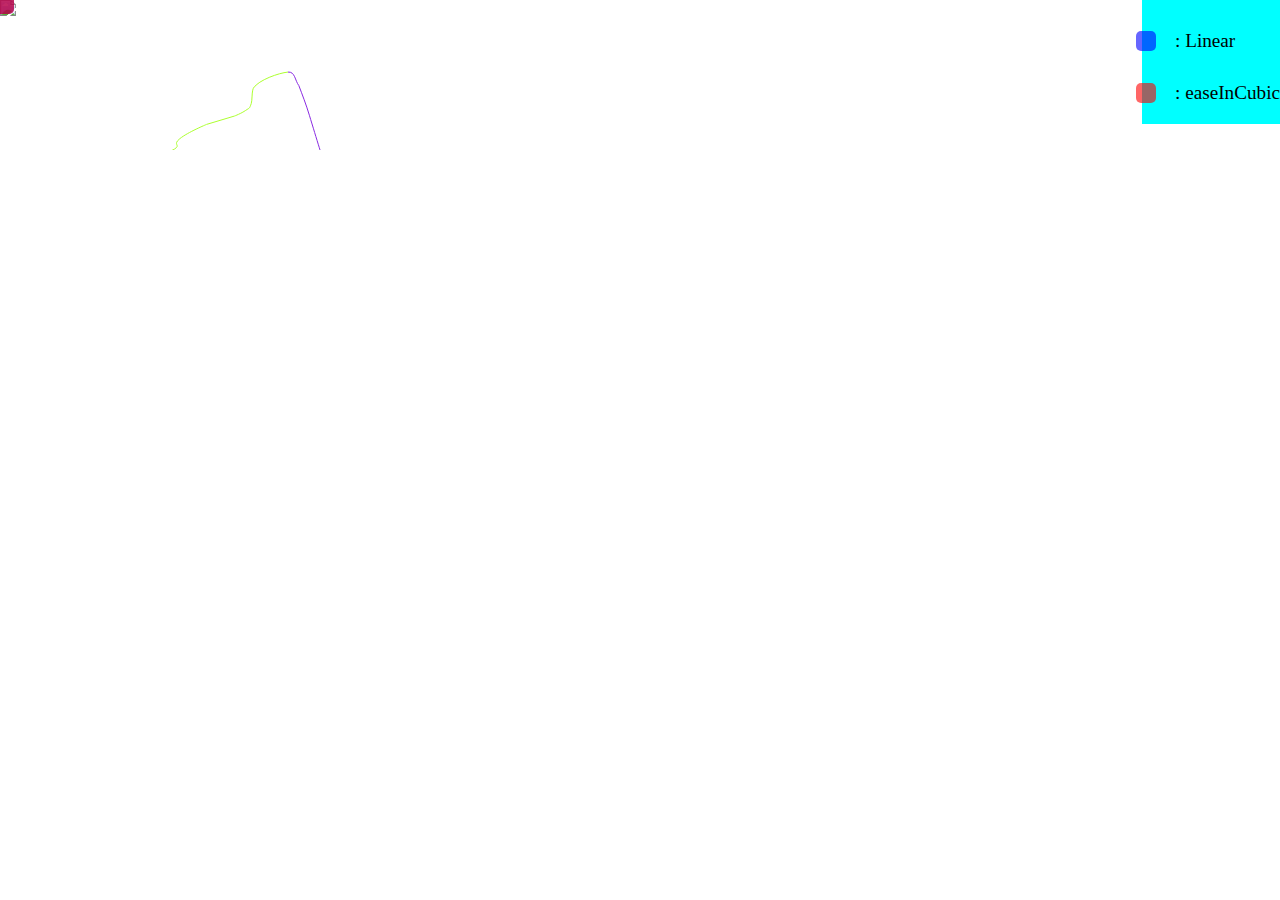
==== src/index.html @ e912776c "sectorpaths added in javascript" ====
<!DOCTYPE html>
<html lang="en">
    <head>
        <meta charset="UTF-8">
        <title>Visualization of the Le Mans circuit sector times</title>

        <link rel="stylesheet" href="css/normalize.css">
        <link rel="stylesheet" href="css/style.css">

        <script src="https://ajax.googleapis.com/ajax/libs/jquery/3.3.1/jquery.min.js"></script>
    </head>

    <body>
        <div id="circuit">
            <img id="backgroundImage" src="img\CircuitComplete.jpg"/>
            <svg id="CircuitComplete">
                <path id="path_sector1" d="
                M122.573,274.632c0,0,1.113-31.411,5.208-57.889c1.97-12.73,4.738-20.838,7.111-30.485c7.31-29.711,17.736-30.11,17.736-30.11
	s15.123-2.735,21.924-7.107c6.801-4.371-2.576-3.987,5.28-10.378c7.855-6.391,26.706-14.242,26.706-14.242l28.001-8.396
	c0,0,6.832-2.645,11.168-5.633s3.596-1.307,5.564-6.935c0.891-2.541,0.641-10.437,1.465-13.305c0.934-3.243,0.85-2.272,0.85-2.272
	c5.211-7.875,25.02-14.875,34.369-15.815"/>

                <path id="path_sector2" d="
                M287.955,72.064c7.124-0.718,7.01,8.62,10.881,13.514c3.696,9.816,7.045,18.17,10.545,29.695
	c7.005,23.063,14.613,47.624,14.613,47.624l5.143,28.364l21.85,138.115c0,0,0.684,2.994,0.339,5.031s-0.503,1.21-1.717,3.117
	c-2.356,3.701-5.672,10.03-4.789,15.238c1.025,6.06,5.798,7.6,9.919,10.063c1.244,0.744,3.128,1.041,3.434,2.634
	c0.34,1.769,0,0,0.726,3.271l33.95,153.361c0,0-1.902,1.255,2.851,6.789s13.048,8.252,13.109,14.841
	c0.078,8.165-7.91,11.338-7.396,18.43c0.514,7.076,0,0,0.926,9.269l9.446,69.104l5.183,64.659l0.075,21.684
	c0,0-0.355,3.051-1.182,5.013"/>

                <path id="path_sector3" d="
                M415.859,731.881c-0.787,1.87-0.229,2.818-5.753,2.369c-11.318-0.923-37.426-10.154-37.426-10.154s-45.379-19.225-87.224-47.685
    c-34.939-23.763-68.479-55.386-78.597-65.175c-2-1.935-2.217-1.453-3.084-3.017c-0.867-1.564-0.457-0.913-0.843-4.152l-1.552-15.939
    l-33.086,2.172c0,0-1.357-16.072-3.188-30.891c-1.831-14.817-5.201-28.229-5.201-28.229s-6.887-17.951-16.791-30.448
    c-4.428-5.588-12.807-6.046-16.781-9.345c-4.915-4.079-7.344-7.227-5.995-15.943c1.349-8.717,12.41-18.928,12.41-18.928
    s8.006-4.495,12.468-9.919c4.461-5.424,4.222-3.308,2.326-17.37c-0.968-7.186-9.014-12.082-15.396-18.946
    c-6.654-7.156-8.015-4.267-10.182-11.488c-1.862-6.207,1.188-7.907,4.168-11.512c3.812-4.61,7.275-4.455,7.484-9.049
    c0.219-4.799,0,0,0.09-7.712l0.522-59.625c-0.014-2.634,0.3-11.038-1.496-13.931c-1.795-2.891-4.673-2.082-4.924-4.638
    c-0.25-2.556,3.361-3.144,2.399-5.737s-4.642-3.133-6.855-6.159c-2.213-3.027-0.78-5.798-0.78-5.798"/>
            </svg>
        </div>

        <div id="legend">
            <div class="square blue"></div>
            <div class="square red"></div>

            <div class="color-codes">
                <p><span class="box blue"></span> : Linear </p>
                <p><span class="box red"></span> : easeInCubic</p>
            </div>
        </div>

        <script src='https://cdnjs.cloudflare.com/ajax/libs/animejs/2.0.2/anime.min.js'></script>
        <script  src="js/index.js"></script>

    </body>
</html>
---- src/css/style.css ----
body {
    margin: 0px;
    font-family: 'Lato';
    font-weight: 300;
    font-size: 1.2em;
    background: none;
}

#circuit{
    position: absolute;
    fill: none;
}
#backgroundImage {
    position: absolute;
    fill: none;
    width: 600px;
    length: 800px;
}

svg {
    position: absolute;
    width: 600px;
    length: 800px;
    background: none;
    fill: none;
    stroke-width: 1px;

}

#path_sector1 {
    stroke: greenyellow;
}
#path_sector2 {
    stroke: blueviolet;
}
#path_sector3 {
     stroke: red;
}

#legend {
    float: right;
    background-color: aqua;
}

.color-codes {
    position: relative;
    top: 0;
}

.box, .square {
    pointer-events: none;
    background-color: black;
    margin: 4px;
    display: inline-block;
    top: -10px;
    left: -10px;
    opacity: 0.6;
    border-radius: 5px;
    width: 20px;
    height: 20px;
}

.box {
    position: relative;
    top: 8px;
}

.square {
    position: absolute;
}

.square.blue, .box.blue {
    background: blue;
}

.square.red, .box.red {
    background: red;
}
/*

.controls {
    margin-top: 20px;
    text-align: center;
}

button {
    background: orange;
    color: white;
    margin: 5px;
    padding: 10px;
    border-radius: 4px;
    font-family: 'Lato';
    cursor: pointer;
    border: none;
    outline: none;
}

button:hover {
    background: blue;
}
*/
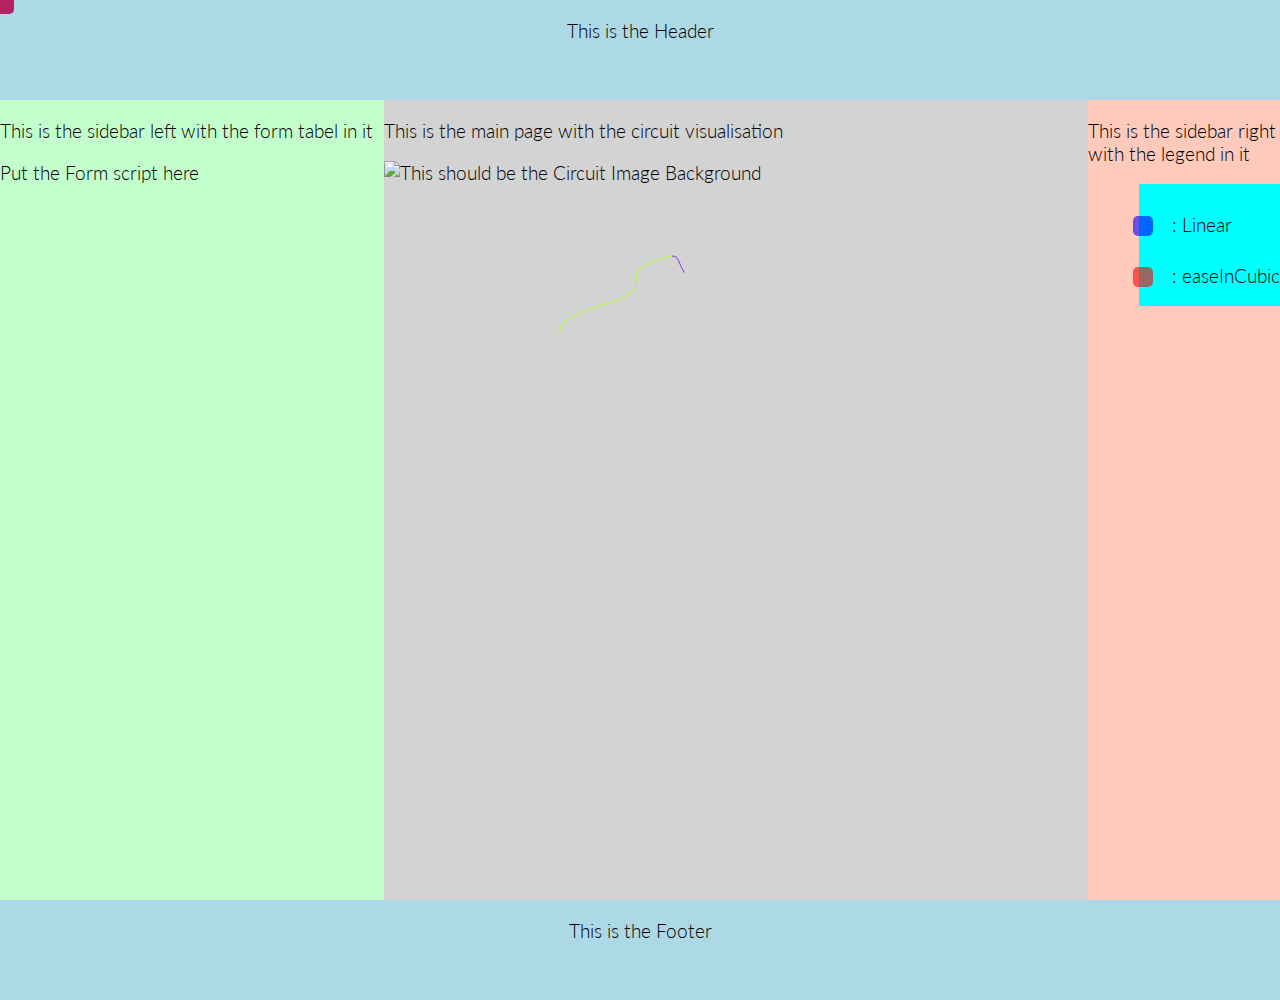
==== commit dba6ddac: "basic page structure added with header and footer layout" ====
--- a/src/index.html
+++ b/src/index.html
@@ -4,23 +4,43 @@
         <meta charset="UTF-8">
         <title>Visualization of the Le Mans circuit sector times</title>
 
-        <link rel="stylesheet" href="css/normalize.css">
+        <link rel="stylesheet" href="https://cdnjs.cloudflare.com/ajax/libs/normalize/5.0.0/normalize.min.css">
+        <link rel='stylesheet prefetch' href='https://fonts.googleapis.com/css?family=Lato:300'>
         <link rel="stylesheet" href="css/style.css">
 
         <script src="https://ajax.googleapis.com/ajax/libs/jquery/3.3.1/jquery.min.js"></script>
     </head>
 
     <body>
-        <div id="circuit">
-            <img id="backgroundImage" src="img\CircuitComplete.jpg"/>
-            <svg id="CircuitComplete">
-                <path id="path_sector1" d="
+        <div id="header">
+            <p>
+                This is the Header
+            </p>
+        </div>
+        <div id="sidebar-left">
+            <p>
+                This is the sidebar left with the form tabel in it
+            </p>
+            <div id="form">
+                <p>
+                    Put the Form script here
+                </p>
+            </div>
+        </div>
+        <div id="main">
+            <p>
+                This is the main page with the circuit visualisation
+            </p>
+            <div id="circuit">
+                <img id="backgroundImage" src="img/CircuitComplete.jpg" alt="This should be the Circuit Image Background"/>
+                <svg id="CircuitComplete">
+                    <path id="path_sector1" d="
                 M122.573,274.632c0,0,1.113-31.411,5.208-57.889c1.97-12.73,4.738-20.838,7.111-30.485c7.31-29.711,17.736-30.11,17.736-30.11
 	s15.123-2.735,21.924-7.107c6.801-4.371-2.576-3.987,5.28-10.378c7.855-6.391,26.706-14.242,26.706-14.242l28.001-8.396
 	c0,0,6.832-2.645,11.168-5.633s3.596-1.307,5.564-6.935c0.891-2.541,0.641-10.437,1.465-13.305c0.934-3.243,0.85-2.272,0.85-2.272
 	c5.211-7.875,25.02-14.875,34.369-15.815"/>
 
-                <path id="path_sector2" d="
+                    <path id="path_sector2" d="
                 M287.955,72.064c7.124-0.718,7.01,8.62,10.881,13.514c3.696,9.816,7.045,18.17,10.545,29.695
 	c7.005,23.063,14.613,47.624,14.613,47.624l5.143,28.364l21.85,138.115c0,0,0.684,2.994,0.339,5.031s-0.503,1.21-1.717,3.117
 	c-2.356,3.701-5.672,10.03-4.789,15.238c1.025,6.06,5.798,7.6,9.919,10.063c1.244,0.744,3.128,1.041,3.434,2.634
@@ -28,7 +48,7 @@
 	c0.078,8.165-7.91,11.338-7.396,18.43c0.514,7.076,0,0,0.926,9.269l9.446,69.104l5.183,64.659l0.075,21.684
 	c0,0-0.355,3.051-1.182,5.013"/>
 
-                <path id="path_sector3" d="
+                    <path id="path_sector3" d="
                 M415.859,731.881c-0.787,1.87-0.229,2.818-5.753,2.369c-11.318-0.923-37.426-10.154-37.426-10.154s-45.379-19.225-87.224-47.685
     c-34.939-23.763-68.479-55.386-78.597-65.175c-2-1.935-2.217-1.453-3.084-3.017c-0.867-1.564-0.457-0.913-0.843-4.152l-1.552-15.939
     l-33.086,2.172c0,0-1.357-16.072-3.188-30.891c-1.831-14.817-5.201-28.229-5.201-28.229s-6.887-17.951-16.791-30.448
@@ -37,21 +57,32 @@
     c-6.654-7.156-8.015-4.267-10.182-11.488c-1.862-6.207,1.188-7.907,4.168-11.512c3.812-4.61,7.275-4.455,7.484-9.049
     c0.219-4.799,0,0,0.09-7.712l0.522-59.625c-0.014-2.634,0.3-11.038-1.496-13.931c-1.795-2.891-4.673-2.082-4.924-4.638
     c-0.25-2.556,3.361-3.144,2.399-5.737s-4.642-3.133-6.855-6.159c-2.213-3.027-0.78-5.798-0.78-5.798"/>
-            </svg>
+                </svg>
+            </div>
         </div>
+        <div id="sidebar-right">
+            <p>
+                This is the sidebar right with the legend in it
+            </p>
+            <div id="legend">
+                <div class="square blue"></div>
+                <div class="square red"></div>
 
-        <div id="legend">
-            <div class="square blue"></div>
-            <div class="square red"></div>
-
-            <div class="color-codes">
-                <p><span class="box blue"></span> : Linear </p>
-                <p><span class="box red"></span> : easeInCubic</p>
+                <div class="color-codes">
+                    <p><span class="box blue"></span> : Linear </p>
+                    <p><span class="box red"></span> : easeInCubic</p>
+                </div>
             </div>
         </div>
 
         <script src='https://cdnjs.cloudflare.com/ajax/libs/animejs/2.0.2/anime.min.js'></script>
         <script  src="js/index.js"></script>
 
+        <div id="footer">
+            <p>
+                This is the Footer
+            </p>
+        </div>
+
     </body>
 </html>
--- a/src/css/style.css
+++ b/src/css/style.css
@@ -6,26 +6,70 @@
     background: none;
 }
 
+#header{
+    float: left;
+    background-color: lightblue;
+    width:100%;
+    min-height: 100px;
+    text-align: center;
+}
+
+#sidebar-left{
+    float:left;
+    width:30%;
+    background-color: #c3ffcd;
+    min-height: 800px;
+}
+
+#main{
+    float:left;
+    width:55%;
+    background-color: lightgray;
+    min-height: 800px;
+}
 #circuit{
-    position: absolute;
-    fill: none;
-}
-#backgroundImage {
     position: absolute;
     fill: none;
     width: 600px;
     length: 800px;
 }
+#svg {
+    position: absolute;
+    background: none;
+    stroke-width: 1px;
+}
 
-svg {
-    position: absolute;
-    width: 600px;
-    length: 800px;
-    background: none;
-    fill: none;
-    stroke-width: 1px;
+#sidebar-right{
+    float:left;
+    width:15%;
+    background-color: #ffcabc;
+    min-height: 800px;
+}
 
+#footer{
+    float: left;
+    clear:both;
+    width: 100%;
+    min-height: 100px;
+    text-align: center;
+    background-color: lightblue;
 }
+
+/*#backgroundImage {*/
+    /*position: absolute;*/
+    /*fill: none;*/
+    /*width: 600px;*/
+    /*length: 800px;*/
+/*}*/
+
+/*svg {*/
+    /*position: absolute;*/
+    /*width: 600px;*/
+    /*length: 800px;*/
+    /*background: none;*/
+    /*fill: none;*/
+    /*stroke-width: 1px;*/
+/*}*/
 
 #path_sector1 {
     stroke: greenyellow;
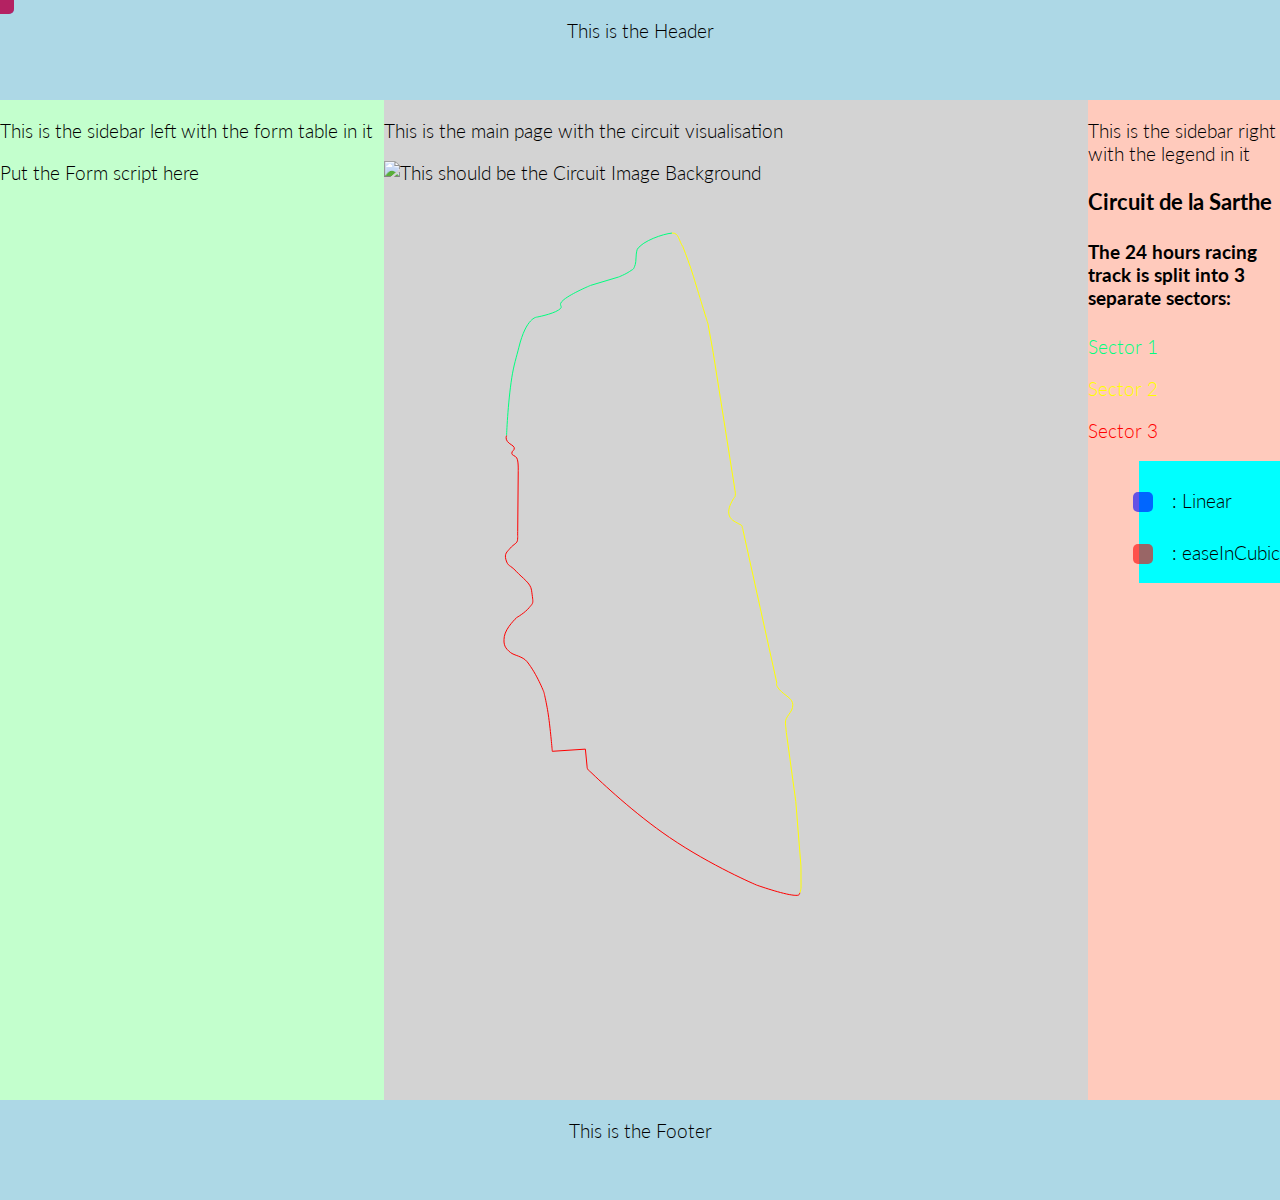
==== commit f67ca9dc: "javascript edited but still buggy" ====
--- a/src/index.html
+++ b/src/index.html
@@ -19,7 +19,7 @@
         </div>
         <div id="sidebar-left">
             <p>
-                This is the sidebar left with the form tabel in it
+                This is the sidebar left with the form table in it
             </p>
             <div id="form">
                 <p>
@@ -33,12 +33,13 @@
             </p>
             <div id="circuit">
                 <img id="backgroundImage" src="img/CircuitComplete.jpg" alt="This should be the Circuit Image Background"/>
-                <svg id="CircuitComplete">
+                <svg id="circuitComplete">
                     <path id="path_sector1" d="
                 M122.573,274.632c0,0,1.113-31.411,5.208-57.889c1.97-12.73,4.738-20.838,7.111-30.485c7.31-29.711,17.736-30.11,17.736-30.11
 	s15.123-2.735,21.924-7.107c6.801-4.371-2.576-3.987,5.28-10.378c7.855-6.391,26.706-14.242,26.706-14.242l28.001-8.396
 	c0,0,6.832-2.645,11.168-5.633s3.596-1.307,5.564-6.935c0.891-2.541,0.641-10.437,1.465-13.305c0.934-3.243,0.85-2.272,0.85-2.272
-	c5.211-7.875,25.02-14.875,34.369-15.815"/>
+	c5.211-7.875,25.02-14.875,34.369-15.815">
+                    </path>
 
                     <path id="path_sector2" d="
                 M287.955,72.064c7.124-0.718,7.01,8.62,10.881,13.514c3.696,9.816,7.045,18.17,10.545,29.695
@@ -46,7 +47,8 @@
 	c-2.356,3.701-5.672,10.03-4.789,15.238c1.025,6.06,5.798,7.6,9.919,10.063c1.244,0.744,3.128,1.041,3.434,2.634
 	c0.34,1.769,0,0,0.726,3.271l33.95,153.361c0,0-1.902,1.255,2.851,6.789s13.048,8.252,13.109,14.841
 	c0.078,8.165-7.91,11.338-7.396,18.43c0.514,7.076,0,0,0.926,9.269l9.446,69.104l5.183,64.659l0.075,21.684
-	c0,0-0.355,3.051-1.182,5.013"/>
+	c0,0-0.355,3.051-1.182,5.013">
+                    </path>
 
                     <path id="path_sector3" d="
                 M415.859,731.881c-0.787,1.87-0.229,2.818-5.753,2.369c-11.318-0.923-37.426-10.154-37.426-10.154s-45.379-19.225-87.224-47.685
@@ -56,7 +58,8 @@
     s8.006-4.495,12.468-9.919c4.461-5.424,4.222-3.308,2.326-17.37c-0.968-7.186-9.014-12.082-15.396-18.946
     c-6.654-7.156-8.015-4.267-10.182-11.488c-1.862-6.207,1.188-7.907,4.168-11.512c3.812-4.61,7.275-4.455,7.484-9.049
     c0.219-4.799,0,0,0.09-7.712l0.522-59.625c-0.014-2.634,0.3-11.038-1.496-13.931c-1.795-2.891-4.673-2.082-4.924-4.638
-    c-0.25-2.556,3.361-3.144,2.399-5.737s-4.642-3.133-6.855-6.159c-2.213-3.027-0.78-5.798-0.78-5.798"/>
+    c-0.25-2.556,3.361-3.144,2.399-5.737s-4.642-3.133-6.855-6.159c-2.213-3.027-0.78-5.798-0.78-5.798">
+                    </path>
                 </svg>
             </div>
         </div>
@@ -64,6 +67,13 @@
             <p>
                 This is the sidebar right with the legend in it
             </p>
+            <div id="trackLegend">
+                <h3>Circuit de la Sarthe</h3>
+                <h4>The 24 hours racing track is split into 3 separate sectors:</h4>
+                <p id="legendSector1">Sector 1</p>
+                <p id="legendSector2">Sector 2</p>
+                <p id="legendSector3">Sector 3</p>
+            </div>
             <div id="legend">
                 <div class="square blue"></div>
                 <div class="square red"></div>
@@ -76,7 +86,7 @@
         </div>
 
         <script src='https://cdnjs.cloudflare.com/ajax/libs/animejs/2.0.2/anime.min.js'></script>
-        <script  src="js/index.js"></script>
+        <script src="js/index.js"></script>
 
         <div id="footer">
             <p>
--- a/src/css/style.css
+++ b/src/css/style.css
@@ -1,6 +1,6 @@
 body {
-    margin: 0px;
-    font-family: 'Lato';
+    margin: 0;
+    font-family: 'Lato', serif;
     font-weight: 300;
     font-size: 1.2em;
     background: none;
@@ -18,32 +18,72 @@
     float:left;
     width:30%;
     background-color: #c3ffcd;
-    min-height: 800px;
+    min-height: 1000px;
 }
 
 #main{
     float:left;
     width:55%;
     background-color: lightgray;
-    min-height: 800px;
+    min-height: 1000px;
 }
 #circuit{
     position: absolute;
     fill: none;
     width: 600px;
-    length: 800px;
+    height: 800px;
 }
-#svg {
+#backgroundImage{
+    position: absolute;
+    fill: none;
+    width: 600px;
+    height: 800px;
+    min-width: 150px;
+    min-height: 200px;
+    max-width: 600px;
+    max-height: 800px;
+}
+#circuitComplete {
     position: absolute;
     background: none;
+    fill: none;
+    width: 600px;
+    height: 800px;
+    viewBox: 0 0 60 80;
+    z-index: 50;
+}
+#path_sector1 {
+    position: inherit;
+    stroke: springgreen;
     stroke-width: 1px;
+    z-index: 51;
 }
-
+#path_sector2 {
+    position: inherit;
+    stroke: yellow;
+    stroke-width: 1px;
+    z-index: 52;
+}
+#path_sector3 {
+    position: inherit;
+    stroke: red;
+    stroke-width: 1px;
+    z-index: 53;
+}
 #sidebar-right{
     float:left;
     width:15%;
     background-color: #ffcabc;
-    min-height: 800px;
+    min-height: 1000px;
+}
+#legendSector1{
+    color: springgreen;
+}
+#legendSector2{
+    color: yellow;
+}
+#legendSector3{
+    color: red;
 }
 
 #footer{
@@ -71,15 +111,6 @@
     /*stroke-width: 1px;*/
 /*}*/
 
-#path_sector1 {
-    stroke: greenyellow;
-}
-#path_sector2 {
-    stroke: blueviolet;
-}
-#path_sector3 {
-     stroke: red;
-}
 
 #legend {
     float: right;
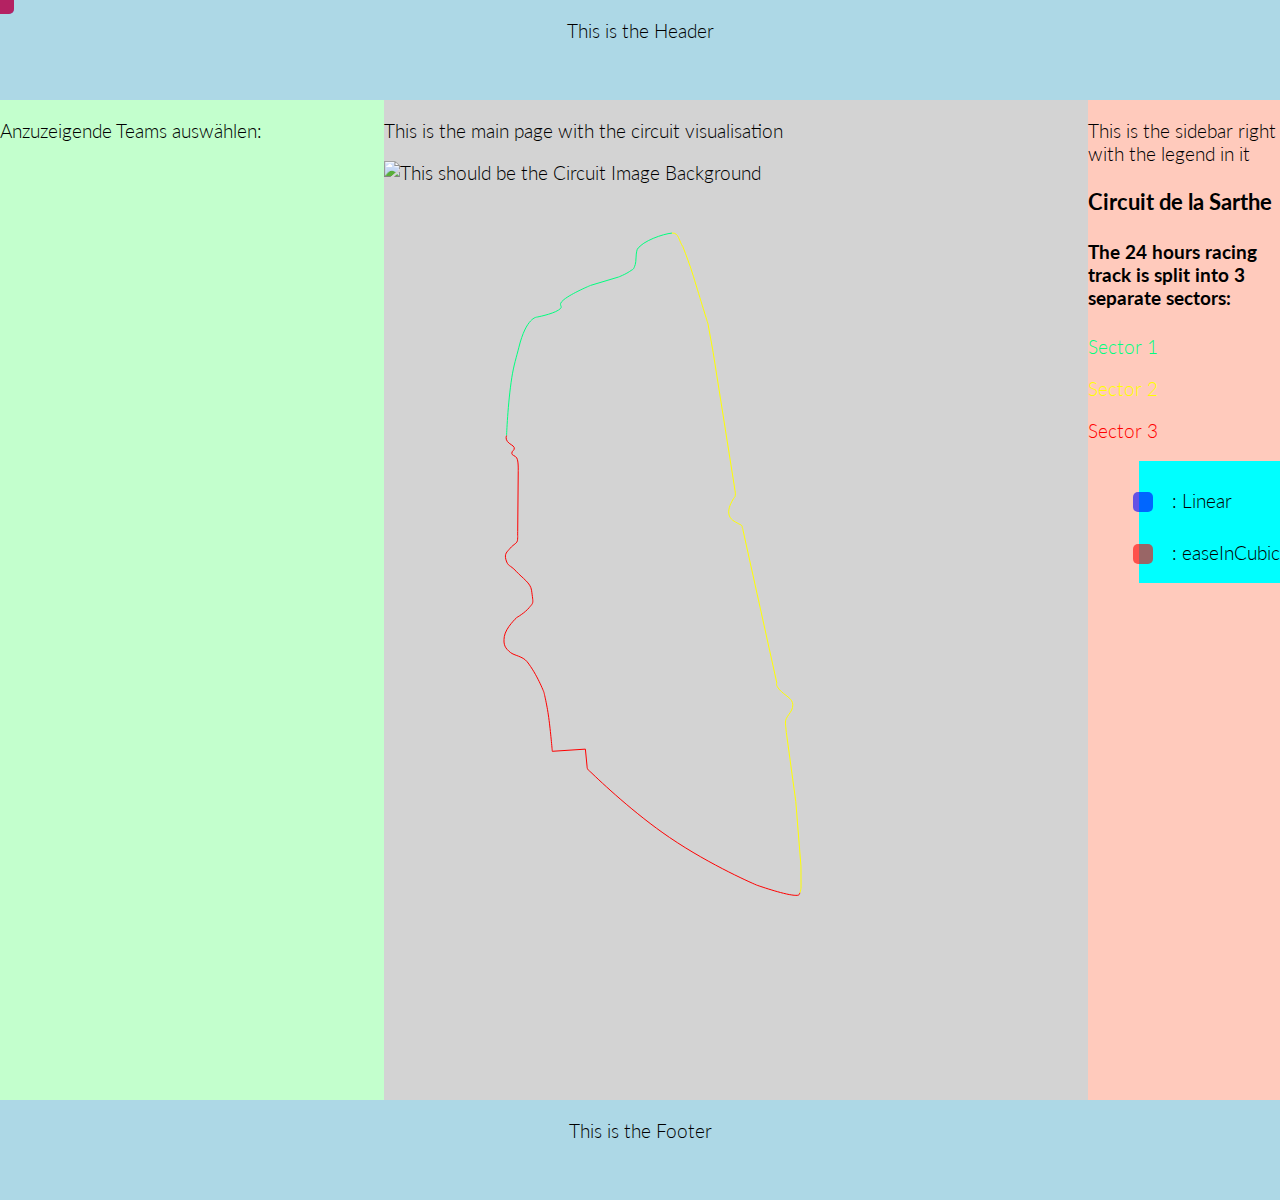
==== commit 7b5f137f: "merged form and index, added the functionality to animate the lap segments after each other (using t" ====
--- a/src/index.html
+++ b/src/index.html
@@ -19,13 +19,10 @@
         </div>
         <div id="sidebar-left">
             <p>
-                This is the sidebar left with the form table in it
+                Anzuzeigende Teams auswählen:
+                
             </p>
-            <div id="form">
-                <p>
-                    Put the Form script here
-                </p>
-            </div>
+
         </div>
         <div id="main">
             <p>
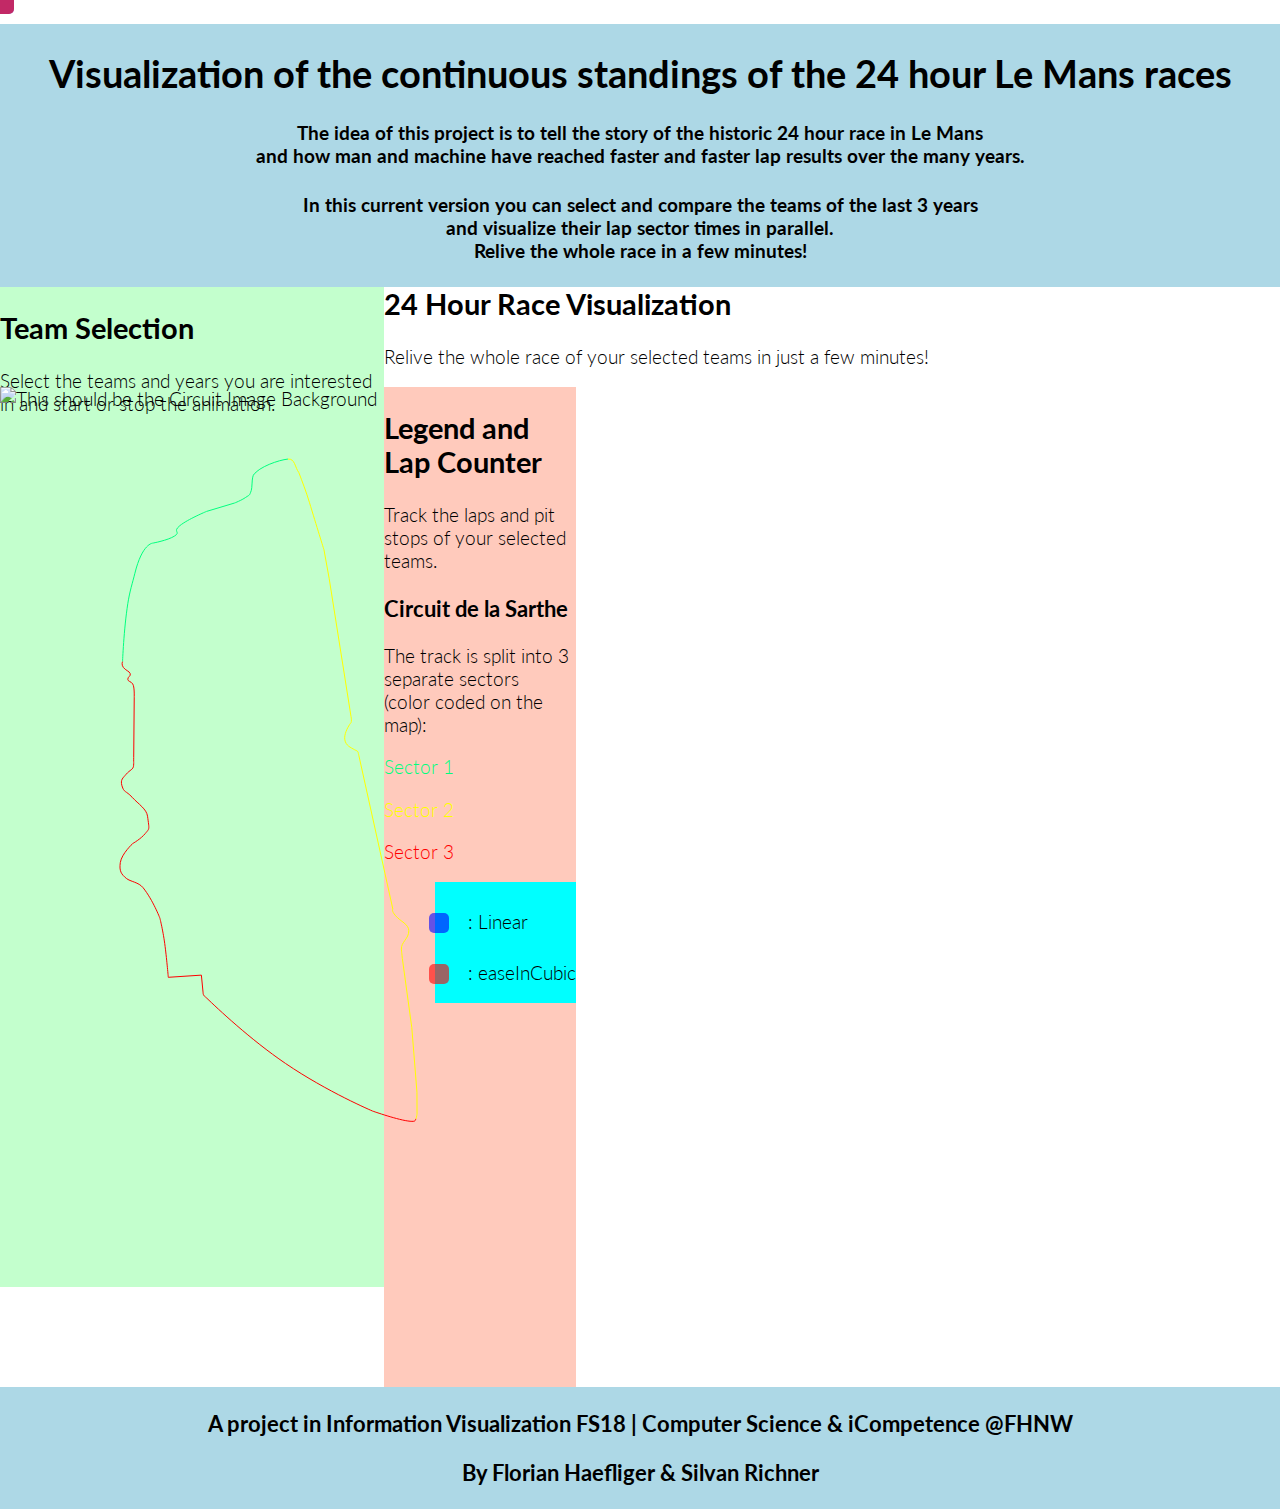
==== commit 62b58145: "added pitstop to animation" ====
--- a/src/index.html
+++ b/src/index.html
@@ -1,8 +1,9 @@
 <!DOCTYPE html>
 <html lang="en">
     <head>
+        <title>Visualization of the continuous standings of the 24 hour Le Mans races</title>
         <meta charset="UTF-8">
-        <title>Visualization of the Le Mans circuit sector times</title>
+        <meta name="viewport" content="width=device-width, initial-scale=1, maximum-scale=1">
 
         <link rel="stylesheet" href="https://cdnjs.cloudflare.com/ajax/libs/normalize/5.0.0/normalize.min.css">
         <link rel='stylesheet prefetch' href='https://fonts.googleapis.com/css?family=Lato:300'>
@@ -12,42 +13,63 @@
     </head>
 
     <body>
-        <div id="header">
-            <p>
-                This is the Header
-            </p>
-        </div>
-        <div id="sidebar-left">
-            <p>
-                Anzuzeigende Teams auswählen:
-                
-            </p>
+        <section id= "header" class="container">
+            <div id="title">
+                <h1>Visualization of the continuous standings of the 24 hour Le Mans races</h1>
+            </div>
+            <div id="intro">
+                <h4>
+                    The idea of this project is to tell the story of the historic 24 hour race in Le Mans <br>
+                    and how man and machine have reached faster and faster lap results over the many years. <br>
+                </h4>
+                <h4>
+                    In this current version you can select and compare the teams of the last 3 years <br>
+                    and visualize their lap sector times in parallel. <br>
+                    Relive the whole race in a few minutes!
+                </h4>
+            </div>
+        </section>
 
-        </div>
-        <div id="main">
-            <p>
-                This is the main page with the circuit visualisation
-            </p>
-            <div id="circuit">
-                <img id="backgroundImage" src="img/CircuitComplete.jpg" alt="This should be the Circuit Image Background"/>
-                <svg id="circuitComplete">
-                    <path id="path_sector1" d="
+        <section id= "content" class="container">
+            <div id="sidebar-left" class="main">
+                <h2>
+                    Team Selection
+                </h2>
+                <p>
+                    Select the teams and years you are interested in and start or stop the animation.
+                </p>
+            </div>
+            <div id="middle-bar" class="main">
+                <h2>
+                    24 Hour Race Visualization
+                </h2>
+                <p>
+                    Relive the whole race of your selected teams in just a few minutes!
+                </p>
+                <div id="circuitFrame">
+                  <div class="square blue"></div>
+                  <div class="square red"></div>
+                    <div id="circuit">
+                        <img id="backgroundImage" src="img/CircuitComplete.jpg" alt="This should be the Circuit Image Background"/>
+                        <svg id="circuitComplete">
+                            <path id="path_pit" d="M122.573,274.632c0"></path>
+                            <path id="path_sector1" d="
                 M122.573,274.632c0,0,1.113-31.411,5.208-57.889c1.97-12.73,4.738-20.838,7.111-30.485c7.31-29.711,17.736-30.11,17.736-30.11
 	s15.123-2.735,21.924-7.107c6.801-4.371-2.576-3.987,5.28-10.378c7.855-6.391,26.706-14.242,26.706-14.242l28.001-8.396
 	c0,0,6.832-2.645,11.168-5.633s3.596-1.307,5.564-6.935c0.891-2.541,0.641-10.437,1.465-13.305c0.934-3.243,0.85-2.272,0.85-2.272
 	c5.211-7.875,25.02-14.875,34.369-15.815">
-                    </path>
+                            </path>
 
-                    <path id="path_sector2" d="
+                            <path id="path_sector2" d="
                 M287.955,72.064c7.124-0.718,7.01,8.62,10.881,13.514c3.696,9.816,7.045,18.17,10.545,29.695
 	c7.005,23.063,14.613,47.624,14.613,47.624l5.143,28.364l21.85,138.115c0,0,0.684,2.994,0.339,5.031s-0.503,1.21-1.717,3.117
 	c-2.356,3.701-5.672,10.03-4.789,15.238c1.025,6.06,5.798,7.6,9.919,10.063c1.244,0.744,3.128,1.041,3.434,2.634
 	c0.34,1.769,0,0,0.726,3.271l33.95,153.361c0,0-1.902,1.255,2.851,6.789s13.048,8.252,13.109,14.841
 	c0.078,8.165-7.91,11.338-7.396,18.43c0.514,7.076,0,0,0.926,9.269l9.446,69.104l5.183,64.659l0.075,21.684
 	c0,0-0.355,3.051-1.182,5.013">
-                    </path>
+                            </path>
 
-                    <path id="path_sector3" d="
+                            <path id="path_sector3" d="
                 M415.859,731.881c-0.787,1.87-0.229,2.818-5.753,2.369c-11.318-0.923-37.426-10.154-37.426-10.154s-45.379-19.225-87.224-47.685
     c-34.939-23.763-68.479-55.386-78.597-65.175c-2-1.935-2.217-1.453-3.084-3.017c-0.867-1.564-0.457-0.913-0.843-4.152l-1.552-15.939
     l-33.086,2.172c0,0-1.357-16.072-3.188-30.891c-1.831-14.817-5.201-28.229-5.201-28.229s-6.887-17.951-16.791-30.448
@@ -56,40 +78,45 @@
     c-6.654-7.156-8.015-4.267-10.182-11.488c-1.862-6.207,1.188-7.907,4.168-11.512c3.812-4.61,7.275-4.455,7.484-9.049
     c0.219-4.799,0,0,0.09-7.712l0.522-59.625c-0.014-2.634,0.3-11.038-1.496-13.931c-1.795-2.891-4.673-2.082-4.924-4.638
     c-0.25-2.556,3.361-3.144,2.399-5.737s-4.642-3.133-6.855-6.159c-2.213-3.027-0.78-5.798-0.78-5.798">
-                    </path>
-                </svg>
-            </div>
-        </div>
-        <div id="sidebar-right">
-            <p>
-                This is the sidebar right with the legend in it
-            </p>
-            <div id="trackLegend">
-                <h3>Circuit de la Sarthe</h3>
-                <h4>The 24 hours racing track is split into 3 separate sectors:</h4>
-                <p id="legendSector1">Sector 1</p>
-                <p id="legendSector2">Sector 2</p>
-                <p id="legendSector3">Sector 3</p>
-            </div>
-            <div id="legend">
-                <div class="square blue"></div>
-                <div class="square red"></div>
-
-                <div class="color-codes">
-                    <p><span class="box blue"></span> : Linear </p>
-                    <p><span class="box red"></span> : easeInCubic</p>
+                            </path>
+                        </svg>
+                    </div>
                 </div>
             </div>
-        </div>
+            <div id="sidebar-right" class="main">
+                <h2>
+                    Legend and Lap Counter
+                </h2>
+                <p>
+                    Track the laps and pit stops of your selected teams.
+                </p>
+                <div id="trackLegend">
+                    <h3>Circuit de la Sarthe</h3>
+                    <p>The track is split into 3 separate sectors <br>
+                        (color coded on the map):</p>
+                    <p id="legendSector1">Sector 1</p>
+                    <p id="legendSector2">Sector 2</p>
+                    <p id="legendSector3">Sector 3</p>
+                </div>
+                <div id="legend">
 
-        <script src='https://cdnjs.cloudflare.com/ajax/libs/animejs/2.0.2/anime.min.js'></script>
-        <script src="js/index.js"></script>
 
-        <div id="footer">
-            <p>
-                This is the Footer
-            </p>
-        </div>
+                    <div class="color-codes">
+                        <p><span class="box blue"></span> : Linear </p>
+                        <p><span class="box red"></span> : easeInCubic</p>
+                    </div>
+                </div>
+            </div>
 
+            <script src='https://cdnjs.cloudflare.com/ajax/libs/animejs/2.0.2/anime.min.js'></script>
+            <script src="js/index.js"></script>
+        </section>
+
+        <section id="footer" class="container">
+            <div id="ivisProject">
+                <h3>A project in Information Visualization FS18 | Computer Science & iCompetence @FHNW</h3>
+                <h3>By Florian Haefliger & Silvan Richner</h3>
+            </div>
+        </section>
     </body>
 </html>
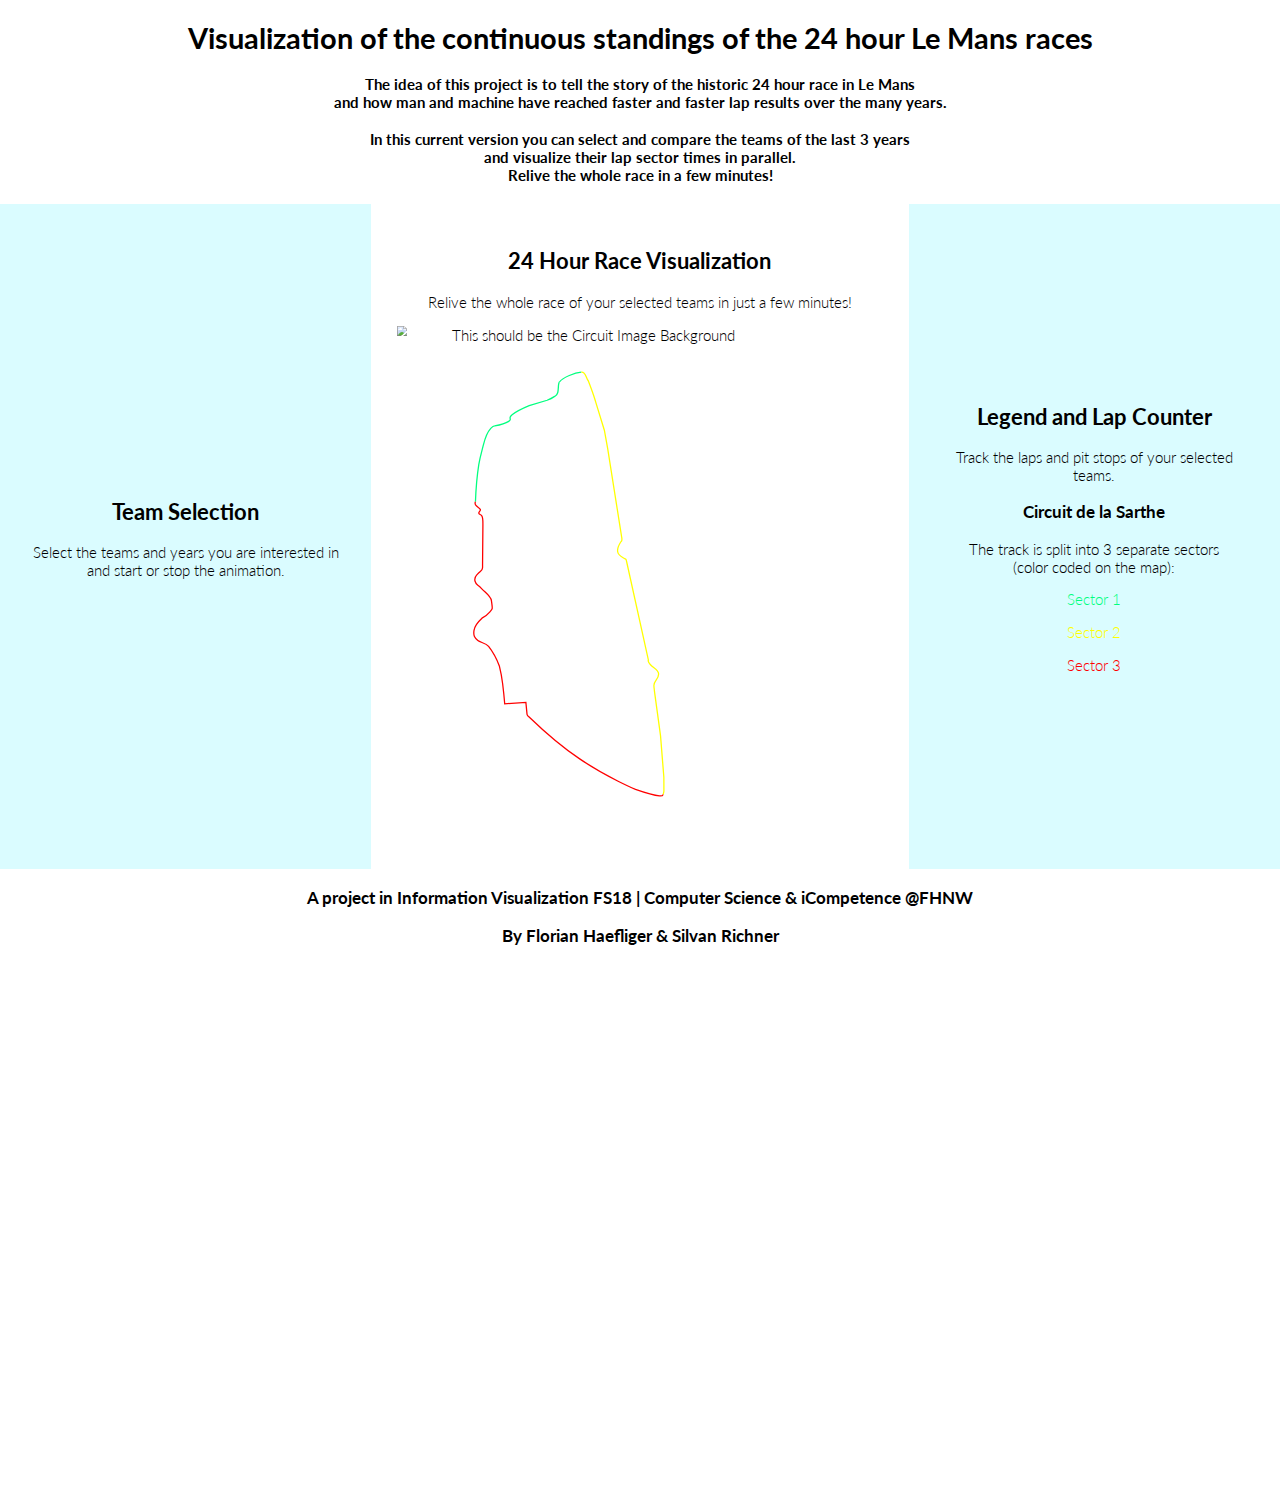
==== commit 337a9f36: "added team key and lapcounter" ====
--- a/src/index.html
+++ b/src/index.html
@@ -47,8 +47,6 @@
                     Relive the whole race of your selected teams in just a few minutes!
                 </p>
                 <div id="circuitFrame">
-                  <div class="square blue"></div>
-                  <div class="square red"></div>
                     <div id="circuit">
                         <img id="backgroundImage" src="img/CircuitComplete.jpg" alt="This should be the Circuit Image Background"/>
                         <svg id="circuitComplete">
@@ -99,11 +97,8 @@
                     <p id="legendSector3">Sector 3</p>
                 </div>
                 <div id="legend">
+                    <div id="teams">
 
-
-                    <div class="color-codes">
-                        <p><span class="box blue"></span> : Linear </p>
-                        <p><span class="box red"></span> : easeInCubic</p>
                     </div>
                 </div>
             </div>
--- a/src/css/style.css
+++ b/src/css/style.css
@@ -1,50 +1,73 @@
-body {
-    margin: 0;
+body, html {
+    height: 100%;
+    margin: 0 auto;
     font-family: 'Lato', serif;
     font-weight: 300;
     font-size: 1.2em;
-    background: none;
+    background-size: cover;
+    background-repeat: repeat;
+    background-position: center;
+    background-image: url("../img/leMans.jpg");
+    background-color: #ffffff;
+    zoom: 80%;
+}
+
+.container{
+    bottom: 0;
+    background-color: rgba(255, 255, 255, 0.90);
+    background-blend-mode: color;
 }
 
 #header{
     float: left;
-    background-color: lightblue;
     width:100%;
-    min-height: 100px;
+    min-height: auto;
     text-align: center;
+}
+
+.main{
+    bottom: 0;
+    background-color: rgba(255, 255, 255, 0.90);
+    background-blend-mode: color;
+    min-height: 1000px;
+    height: available;
+    text-align: center;
+    align-content: center;
+    padding: 20px 2% 20px 2%;
 }
 
 #sidebar-left{
     float:left;
-    width:30%;
-    background-color: #c3ffcd;
-    min-height: 1000px;
+    width:25%;
+    background-color: #dafcff;
 }
 
-#main{
+#middle-bar{
     float:left;
-    width:55%;
-    background-color: lightgray;
-    min-height: 1000px;
+    width:38%;
+    background-color: #ffffff;
+
+}
+#circuitFrame{
+    position: center;
+    width: 610px;
+    height: 810px;
 }
 #circuit{
     position: absolute;
+    width: auto;
+    height: auto;
+    margin: 0 auto;
+    fill: none;
+}
+#backgroundImage{
+    position: inherit;
     fill: none;
     width: 600px;
     height: 800px;
 }
-#backgroundImage{
-    position: absolute;
-    fill: none;
-    width: 600px;
-    height: 800px;
-    min-width: 150px;
-    min-height: 200px;
-    max-width: 600px;
-    max-height: 800px;
-}
 #circuitComplete {
-    position: absolute;
+    position: inherit;
     background: none;
     fill: none;
     width: 600px;
@@ -55,26 +78,25 @@
 #path_sector1 {
     position: inherit;
     stroke: springgreen;
-    stroke-width: 1px;
+    stroke-width: 2px;
     z-index: 51;
 }
 #path_sector2 {
     position: inherit;
     stroke: yellow;
-    stroke-width: 1px;
+    stroke-width: 2px;
     z-index: 52;
 }
 #path_sector3 {
     position: inherit;
     stroke: red;
-    stroke-width: 1px;
+    stroke-width: 2px;
     z-index: 53;
 }
 #sidebar-right{
     float:left;
-    width:15%;
-    background-color: #ffcabc;
-    min-height: 1000px;
+    width:25%;
+    background-color: #dafcff;
 }
 #legendSector1{
     color: springgreen;
@@ -90,9 +112,8 @@
     float: left;
     clear:both;
     width: 100%;
-    min-height: 100px;
+    min-height: auto;
     text-align: center;
-    background-color: lightblue;
 }
 
 /*#backgroundImage {*/
@@ -117,7 +138,7 @@
     background-color: aqua;
 }
 
-.color-codes {
+#teams {
     position: relative;
     top: 0;
 }
@@ -150,6 +171,7 @@
 
 .square.red, .box.red {
     background: red;
+    transform-origin: center;
 }
 /*
 
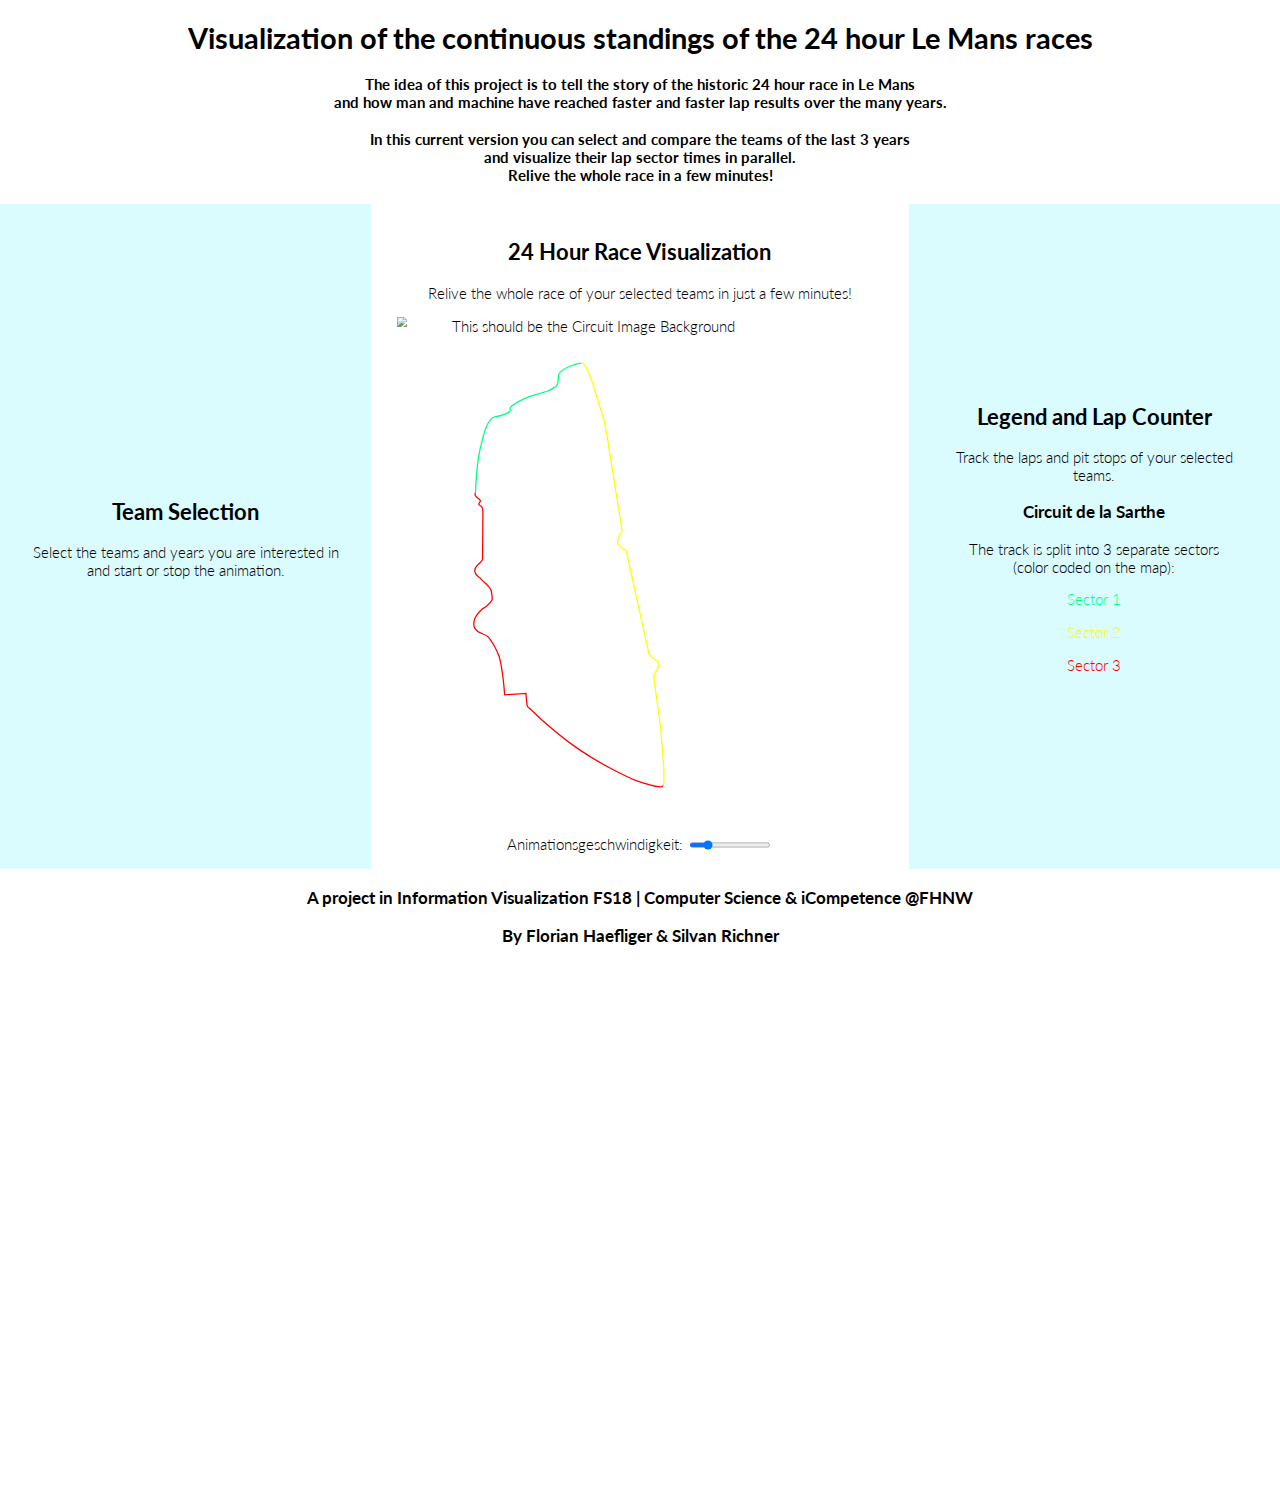
==== commit 87697267: "added slider to change animation speed" ====
--- a/src/index.html
+++ b/src/index.html
@@ -80,6 +80,10 @@
                         </svg>
                     </div>
                 </div>
+                <div class="slider">
+                  Animationsgeschwindigkeit: 
+                  <input type="range" min="1" max="500" value="100" class="slider" id="animationSpeed">
+                </div>
             </div>
             <div id="sidebar-right" class="main">
                 <h2>
--- a/src/css/style.css
+++ b/src/css/style.css
@@ -150,7 +150,7 @@
     display: inline-block;
     top: -10px;
     left: -10px;
-    opacity: 0.6;
+    opacity: 1;
     border-radius: 5px;
     width: 20px;
     height: 20px;
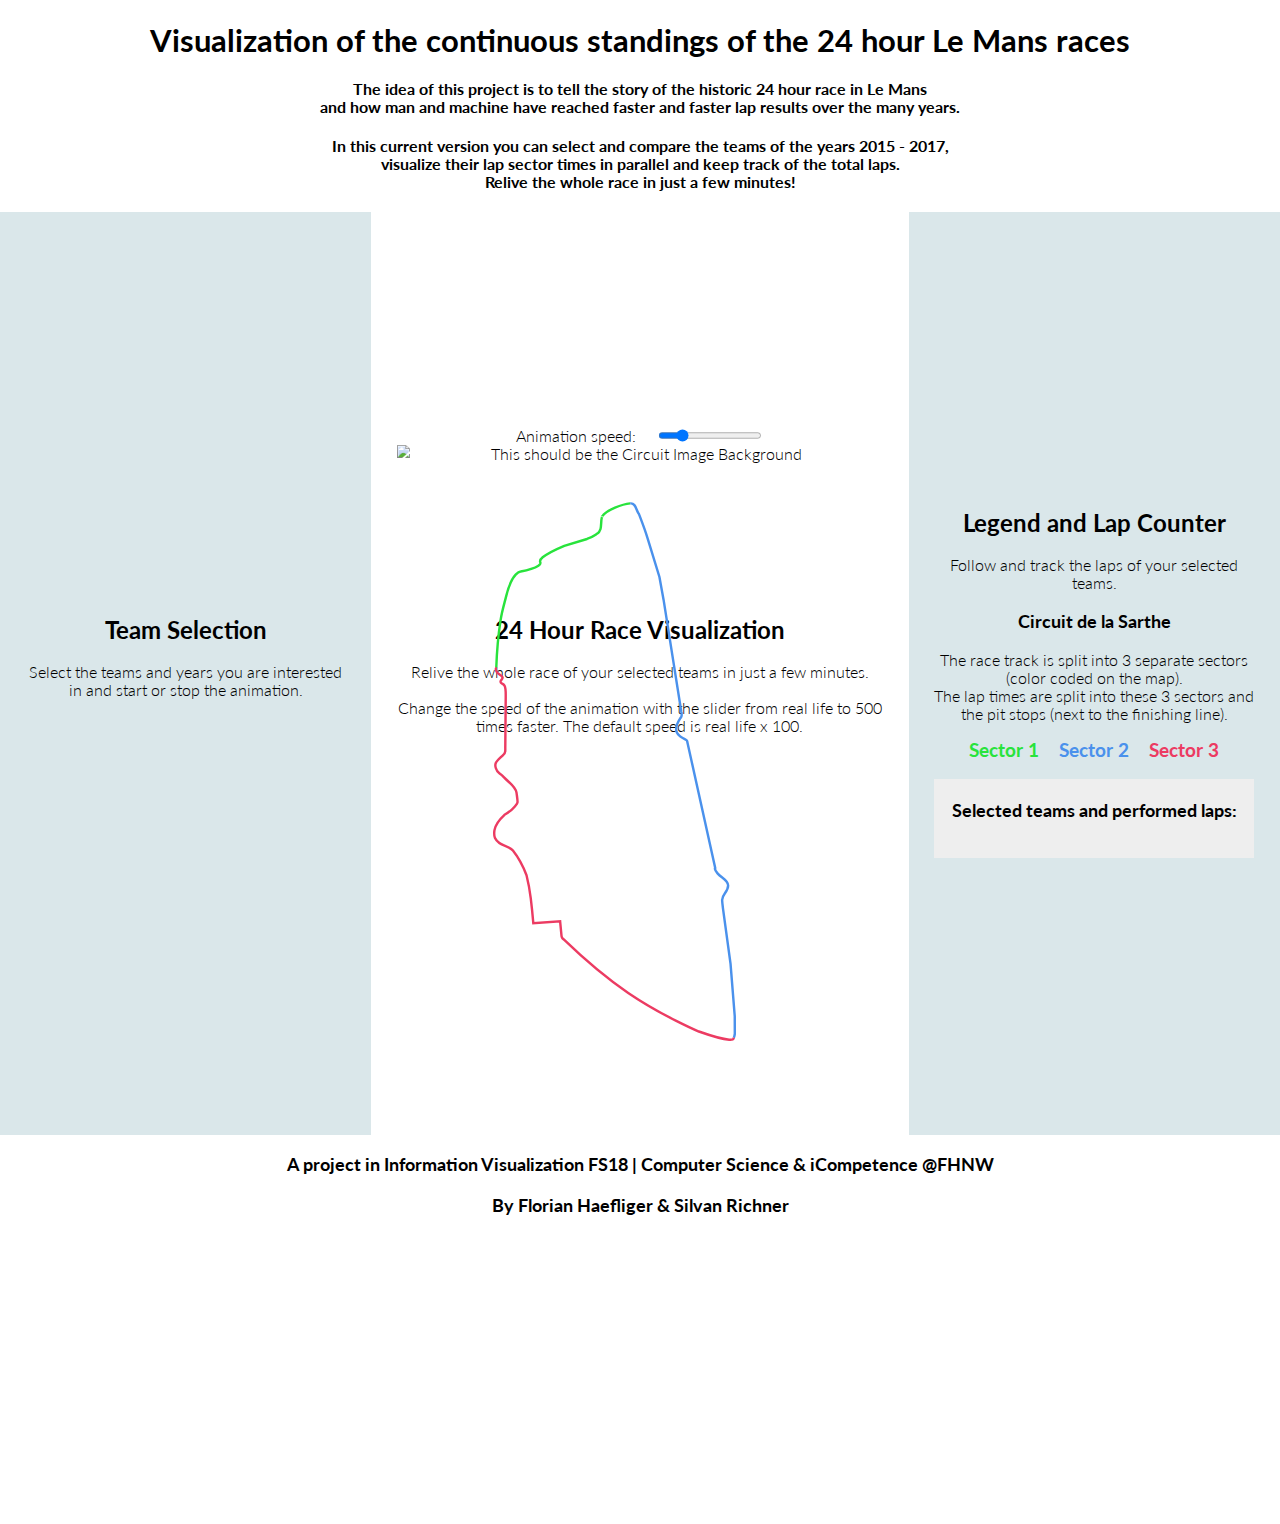
==== commit 4d228aa6: "styling done" ====
--- a/src/index.html
+++ b/src/index.html
@@ -23,9 +23,9 @@
                     and how man and machine have reached faster and faster lap results over the many years. <br>
                 </h4>
                 <h4>
-                    In this current version you can select and compare the teams of the last 3 years <br>
-                    and visualize their lap sector times in parallel. <br>
-                    Relive the whole race in a few minutes!
+                    In this current version you can select and compare the teams of the years 2015 - 2017,<br>
+                    visualize their lap sector times in parallel and keep track of the total laps. <br>
+                    Relive the whole race in just a few minutes!
                 </h4>
             </div>
         </section>
@@ -38,15 +38,26 @@
                 <p>
                     Select the teams and years you are interested in and start or stop the animation.
                 </p>
+                <div id="animationButtons">
+                    <br>
+                </div>
+                <div id= "accordion">
+                    <br>
+                </div>
             </div>
             <div id="middle-bar" class="main">
                 <h2>
                     24 Hour Race Visualization
                 </h2>
                 <p>
-                    Relive the whole race of your selected teams in just a few minutes!
+                    Relive the whole race of your selected teams in just a few minutes. <br> <br>
+                    Change the speed of the animation with the slider from real life to 500 times faster. The default speed is real life x 100.
                 </p>
                 <div id="circuitFrame">
+                    <div class="slider">
+                        Animation speed: &emsp;
+                        <input type="range" min="1" max="500" value="100" class="slider" id="animationSpeed">
+                    </div>
                     <div id="circuit">
                         <img id="backgroundImage" src="img/CircuitComplete.jpg" alt="This should be the Circuit Image Background"/>
                         <svg id="circuitComplete">
@@ -80,29 +91,33 @@
                         </svg>
                     </div>
                 </div>
-                <div class="slider">
-                  Animationsgeschwindigkeit: 
-                  <input type="range" min="1" max="500" value="100" class="slider" id="animationSpeed">
-                </div>
             </div>
             <div id="sidebar-right" class="main">
                 <h2>
                     Legend and Lap Counter
                 </h2>
                 <p>
-                    Track the laps and pit stops of your selected teams.
+                    Follow and track the laps of your selected teams.
                 </p>
                 <div id="trackLegend">
                     <h3>Circuit de la Sarthe</h3>
-                    <p>The track is split into 3 separate sectors <br>
-                        (color coded on the map):</p>
-                    <p id="legendSector1">Sector 1</p>
-                    <p id="legendSector2">Sector 2</p>
-                    <p id="legendSector3">Sector 3</p>
+                    <p>The race track is split into 3 separate sectors (color coded on the map). <br>
+                    The lap times are split into these 3 sectors and the pit stops (next to the finishing line).
+                    </p>
+                    <div id="sectorNames">
+                        <word id="legendSector1">Sector 1</word> &emsp;
+                        <word id="legendSector2">Sector 2</word> &emsp;
+                        <word id="legendSector3">Sector 3</word>
+                        <br>
+                        <br>
+                    </div>
                 </div>
                 <div id="legend">
+                    <h3>
+                        Selected teams and performed laps:
+                    </h3>
                     <div id="teams">
-
+                        <br>
                     </div>
                 </div>
             </div>
--- a/src/css/style.css
+++ b/src/css/style.css
@@ -3,13 +3,13 @@
     margin: 0 auto;
     font-family: 'Lato', serif;
     font-weight: 300;
-    font-size: 1.2em;
+    font-size: 1.1em;
     background-size: cover;
     background-repeat: repeat;
     background-position: center;
     background-image: url("../img/leMans.jpg");
     background-color: #ffffff;
-    zoom: 80%;
+    zoom: 90%;
 }
 
 .container{
@@ -25,11 +25,16 @@
     text-align: center;
 }
 
+#content{
+    float: left;
+    width:100%;
+    min-height: auto;
+    text-align: center;
+}
 .main{
     bottom: 0;
     background-color: rgba(255, 255, 255, 0.90);
     background-blend-mode: color;
-    min-height: 1000px;
     height: available;
     text-align: center;
     align-content: center;
@@ -39,19 +44,71 @@
 #sidebar-left{
     float:left;
     width:25%;
-    background-color: #dafcff;
+    min-width: 250px;
+    min-height: 1100px;
+    background-color: #dae7ea;
+}
+#animationButtons{
+    padding: auto;
+    margin-inside: 10;
+}
+#accordion{
+    padding: auto;
+    margin-inside: 10;
+}
+
+/* Style the buttons that are used to open and close the accordion panel */
+.accordion {
+    background-color: #eeeeee;
+    color: #444;
+    cursor: pointer;
+    padding: 18px;
+    width: 100%;
+    text-align: left;
+    border: none;
+    outline: none;
+    transition: 0.4s;
+}
+
+/* Add a background color to the button if it is clicked on (add the .active class with JS), and when you move the mouse over it (hover) */
+.active, .accordion:hover {
+    background-color: #ccc;
+}
+/* Style the accordion panel. Note: hidden by default */
+.panel {
+    padding: 0 18px;
+    background-color: white;
+    display: none;
+    overflow: hidden;
+    text-align: left;
+}
+.accordion:after {
+    content: '\02795'; /* Unicode character for "plus" sign (+) */
+    font-size: 13px;
+    color: #777;
+    float: right;
+    margin-left: 5px;
+}
+.active:after {
+    content: "\2796"; /* Unicode character for "minus" sign (-) */
 }
 
 #middle-bar{
     float:left;
     width:38%;
+    min-width: 600px;
+    min-height: 1100px;
     background-color: #ffffff;
 
 }
 #circuitFrame{
+    align-self: center;
+    position: absolute;
+    width: 600px;
+    height: 800px;
+}
+#slider{
     position: center;
-    width: 610px;
-    height: 810px;
 }
 #circuit{
     position: absolute;
@@ -72,40 +129,55 @@
     fill: none;
     width: 600px;
     height: 800px;
-    viewBox: 0 0 60 80;
     z-index: 50;
 }
 #path_sector1 {
     position: inherit;
-    stroke: springgreen;
-    stroke-width: 2px;
+    stroke: #28e33c;
+    stroke-width: 3px;
     z-index: 51;
 }
 #path_sector2 {
     position: inherit;
-    stroke: yellow;
-    stroke-width: 2px;
+    stroke: #4a91ec;
+    stroke-width: 3px;
     z-index: 52;
 }
 #path_sector3 {
     position: inherit;
-    stroke: red;
-    stroke-width: 2px;
+    stroke: #ec3b62;
+    stroke-width: 3px;
     z-index: 53;
 }
-#sidebar-right{
-    float:left;
-    width:25%;
-    background-color: #dafcff;
+#sidebar-right {
+    float: left;
+    width: 25%;
+    min-width: 250px;
+    min-height: 1100px;
+    background-color: #dae7ea;
+}
+#sectorNames{
+    float: top;
+    display: block;
+    width: auto;
 }
 #legendSector1{
-    color: springgreen;
+    text-align: left;
+    color: #28e33c;
+    font-size: larger;
+    font-weight: bold;
 }
 #legendSector2{
-    color: yellow;
+    text-align: center;
+    color: #4a91ec;
+    font-size: larger;
+    font-weight: bold;
 }
 #legendSector3{
-    color: red;
+    text-align: right;
+    color: #ec3b62;
+    font-size: larger;
+    font-weight: bold;
 }
 
 #footer{
@@ -116,44 +188,31 @@
     text-align: center;
 }
 
-/*#backgroundImage {*/
-    /*position: absolute;*/
-    /*fill: none;*/
-    /*width: 600px;*/
-    /*length: 800px;*/
-/*}*/
-
-/*svg {*/
-    /*position: absolute;*/
-    /*width: 600px;*/
-    /*length: 800px;*/
-    /*background: none;*/
-    /*fill: none;*/
-    /*stroke-width: 1px;*/
-/*}*/
-
-
 #legend {
-    float: right;
-    background-color: aqua;
+    display: block;
+    padding: 1px;
+    text-align: center;
+    background-color: #eeeeee;
 }
 
 #teams {
-    position: relative;
-    top: 0;
+    position: center;
+    padding-left: 30px;
+    text-align: left;
+    padding: auto;
 }
 
 .box, .square {
     pointer-events: none;
     background-color: black;
     margin: 4px;
-    display: inline-block;
-    top: -10px;
-    left: -10px;
+    display: inline-flex;
+    top: -12px;
+    left: -15px;
     opacity: 1;
     border-radius: 5px;
-    width: 20px;
-    height: 20px;
+    width: 22px;
+    height: 15px;
 }
 
 .box {
@@ -164,35 +223,3 @@
 .square {
     position: absolute;
 }
-
-.square.blue, .box.blue {
-    background: blue;
-}
-
-.square.red, .box.red {
-    background: red;
-    transform-origin: center;
-}
-/*
-
-.controls {
-    margin-top: 20px;
-    text-align: center;
-}
-
-button {
-    background: orange;
-    color: white;
-    margin: 5px;
-    padding: 10px;
-    border-radius: 4px;
-    font-family: 'Lato';
-    cursor: pointer;
-    border: none;
-    outline: none;
-}
-
-button:hover {
-    background: blue;
-}
-*/
